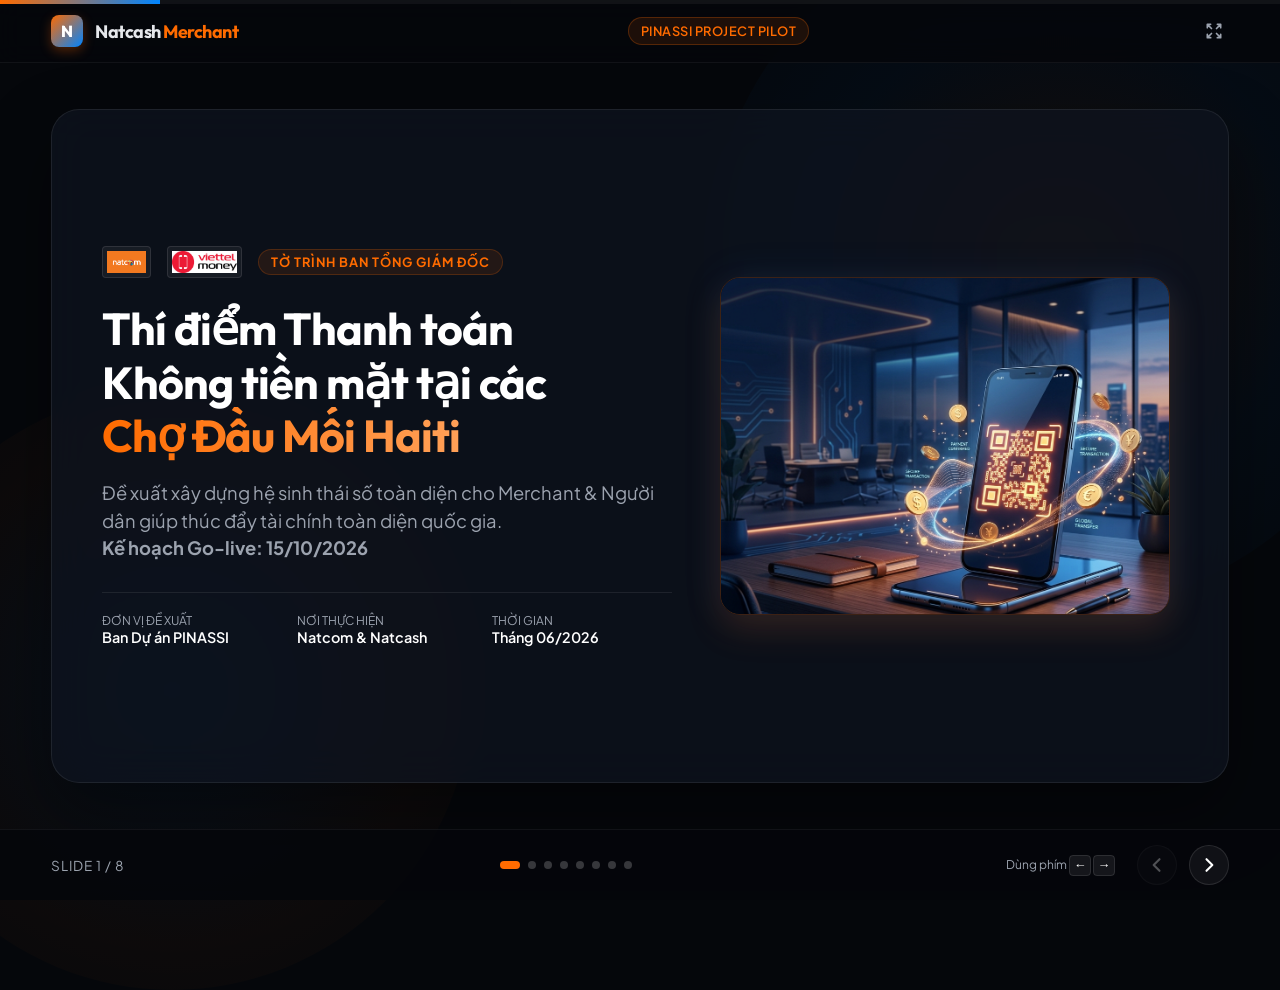
==== output/cashless_pilot_slides.html @ 2709215e "docs: cap nhat thiet ke giao dien Natcash Merchant va dong bo wiki" ====
<!DOCTYPE html>
<html lang="vi">
<head>
    <meta charset="UTF-8">
    <meta name="viewport" content="width=device-width, initial-scale=1.0">
    <title>Proposal: Cashless Pilot Markets in Haiti - Natcash & Natcom</title>
    <link rel="preconnect" href="https://fonts.googleapis.com">
    <link rel="preconnect" href="https://fonts.gstatic.com" crossorigin>
    <link href="https://fonts.googleapis.com/css2?family=Outfit:wght@300;400;500;600;700;800&family=Plus+Jakarta+Sans:wght@300;400;500;600;700;800&display=swap" rel="stylesheet">
    <style>
        :root {
            --bg-primary: #05070B;
            --bg-secondary: #0B0E14;
            --bg-card: rgba(15, 20, 32, 0.7);
            --border-card: rgba(255, 255, 255, 0.08);
            
            --color-primary: #FF6B00; /* Natcash Orange */
            --color-secondary: #0084FF; /* Natcom Blue */
            --color-success: #10B981; /* Mint Green */
            --color-warning: #F59E0B;
            --color-danger: #EF4444;
            
            --text-main: #E5E7EB;
            --text-muted: #9CA3AF;
            --text-bright: #FFFFFF;
            
            --font-title: 'Outfit', sans-serif;
            --font-body: 'Plus Jakarta Sans', sans-serif;
            
            --slide-transition: cubic-bezier(0.4, 0, 0.2, 1);
        }

        * {
            box-sizing: border-box;
            margin: 0;
            padding: 0;
        }

        body {
            background-color: var(--bg-primary);
            color: var(--text-main);
            font-family: var(--font-body);
            overflow: hidden;
            height: 100vh;
            width: 100vw;
            display: flex;
            flex-direction: column;
            justify-content: space-between;
        }

        /* Ambient Background Light */
        .ambient-glow {
            position: absolute;
            width: 700px;
            height: 700px;
            border-radius: 50%;
            background: radial-gradient(circle, rgba(255, 107, 0, 0.07) 0%, rgba(0, 132, 255, 0.04) 50%, rgba(0,0,0,0) 100%);
            top: -10%;
            right: -10%;
            z-index: 0;
            pointer-events: none;
        }

        .ambient-glow-2 {
            position: absolute;
            width: 600px;
            height: 600px;
            border-radius: 50%;
            background: radial-gradient(circle, rgba(0, 132, 255, 0.07) 0%, rgba(255, 107, 0, 0.03) 60%, rgba(0,0,0,0) 100%);
            bottom: -10%;
            left: -10%;
            z-index: 0;
            pointer-events: none;
        }

        /* Presentation Container */
        .presentation {
            position: relative;
            flex-grow: 1;
            display: flex;
            align-items: center;
            justify-content: center;
            width: 100%;
            height: calc(100vh - 120px);
            z-index: 1;
        }

        /* Slides Wrapper */
        .slides-container {
            position: relative;
            width: 92%;
            max-width: 1360px;
            height: 88%;
            perspective: 1500px;
        }

        /* Individual Slide */
        .slide {
            position: absolute;
            top: 0;
            left: 0;
            width: 100%;
            height: 100%;
            opacity: 0;
            visibility: hidden;
            transform: translateZ(-150px) rotateX(8deg);
            transition: opacity 0.8s var(--slide-transition), 
                        transform 0.8s var(--slide-transition), 
                        visibility 0.8s var(--slide-transition);
            display: flex;
            flex-direction: column;
            justify-content: center;
            padding: 35px 50px;
            background: var(--bg-card);
            border: 1px solid var(--border-card);
            border-radius: 28px;
            backdrop-filter: blur(20px);
            box-shadow: 0 30px 70px rgba(0, 0, 0, 0.4);
        }

        .slide.active {
            opacity: 1;
            visibility: visible;
            transform: translateZ(0) rotateX(0deg);
            z-index: 10;
        }

        .slide.prev {
            transform: translateX(-100%) translateZ(-150px) rotateY(-15deg);
            opacity: 0;
            visibility: hidden;
        }

        .slide.next {
            transform: translateX(100%) translateZ(-150px) rotateY(15deg);
            opacity: 0;
            visibility: hidden;
        }

        /* Typography & Layouts */
        h1, h2, h3, h4 {
            font-family: var(--font-title);
            font-weight: 700;
        }

        .slide-header {
            margin-bottom: 20px;
            border-left: 5px solid var(--color-primary);
            padding-left: 18px;
            display: flex;
            justify-content: space-between;
            align-items: flex-end;
        }

        .slide-header h2 {
            font-size: 2rem;
            color: var(--text-bright);
            letter-spacing: -0.5px;
            line-height: 1.2;
        }

        .slide-header .slide-subtitle {
            font-size: 0.9rem;
            color: var(--text-muted);
            margin-top: 3px;
            text-transform: uppercase;
            letter-spacing: 2px;
        }

        .slide-body {
            flex-grow: 1;
            display: flex;
            flex-direction: column;
            justify-content: center;
            font-size: 1.05rem;
            line-height: 1.6;
        }

        /* Header bar of the presentation page */
        .top-bar {
            display: flex;
            justify-content: space-between;
            align-items: center;
            padding: 15px 4%;
            background: rgba(5, 7, 11, 0.85);
            backdrop-filter: blur(12px);
            border-bottom: 1px solid rgba(255, 255, 255, 0.05);
            z-index: 100;
        }

        .logo-container {
            display: flex;
            align-items: center;
            gap: 12px;
        }

        .logo-badge {
            background: linear-gradient(135deg, var(--color-primary) 0%, var(--color-secondary) 100%);
            width: 32px;
            height: 32px;
            border-radius: 8px;
            display: flex;
            align-items: center;
            justify-content: center;
            font-weight: 800;
            color: white;
            font-family: var(--font-title);
            font-size: 16px;
            box-shadow: 0 4px 12px rgba(255, 107, 0, 0.3);
        }

        .logo-text {
            font-family: var(--font-title);
            font-weight: 700;
            font-size: 18px;
            letter-spacing: -0.5px;
        }

        .logo-text span {
            color: var(--color-primary);
        }

        .project-tag {
            background: rgba(255, 107, 0, 0.1);
            border: 1px solid rgba(255, 107, 0, 0.25);
            color: var(--color-primary);
            padding: 5px 12px;
            border-radius: 30px;
            font-size: 0.8rem;
            font-weight: 600;
            letter-spacing: 0.5px;
        }

        /* Footer / Navigation Control Bar */
        .footer-bar {
            display: flex;
            justify-content: space-between;
            align-items: center;
            padding: 15px 4%;
            background: rgba(5, 7, 11, 0.85);
            border-top: 1px solid rgba(255, 255, 255, 0.05);
            z-index: 100;
        }

        .controls {
            display: flex;
            align-items: center;
            gap: 12px;
        }

        .btn-nav {
            background: rgba(255, 255, 255, 0.05);
            border: 1px solid rgba(255, 255, 255, 0.1);
            color: var(--text-bright);
            width: 40px;
            height: 40px;
            border-radius: 50%;
            cursor: pointer;
            display: flex;
            align-items: center;
            justify-content: center;
            transition: all 0.3s ease;
        }

        .btn-nav:hover:not(:disabled) {
            background: var(--color-primary);
            border-color: var(--color-primary);
            transform: translateY(-2px);
            box-shadow: 0 5px 12px rgba(255, 107, 0, 0.4);
        }

        .btn-nav:disabled {
            opacity: 0.3;
            cursor: not-allowed;
        }

        .slide-counter {
            font-size: 0.85rem;
            color: var(--text-muted);
            letter-spacing: 1px;
        }

        .slide-dots {
            display: flex;
            gap: 8px;
        }

        .dot {
            width: 8px;
            height: 8px;
            border-radius: 50%;
            background: rgba(255, 255, 255, 0.2);
            cursor: pointer;
            transition: all 0.3s ease;
        }

        .dot.active {
            background: var(--color-primary);
            width: 20px;
            border-radius: 4px;
        }

        /* Specific Slide Styling */
        /* Slide 1: Title Slide (2 columns) */
        .title-slide-layout {
            display: grid;
            grid-template-columns: 1.1fr 0.9fr;
            gap: 40px;
            align-items: center;
            width: 100%;
        }

        .title-left {
            display: flex;
            flex-direction: column;
            justify-content: center;
        }

        .sponsor-logos {
            display: flex;
            align-items: center;
            gap: 16px;
            margin-bottom: 24px;
        }

        .logo-img {
            height: 32px;
            object-fit: contain;
            border-radius: 4px;
            background: rgba(255,255,255,0.05);
            padding: 4px;
            border: 1px solid rgba(255,255,255,0.1);
        }

        .title-left h1 {
            font-size: 2.8rem;
            line-height: 1.2;
            color: var(--text-bright);
            margin-bottom: 16px;
            letter-spacing: -1px;
        }

        .title-left h1 span {
            background: linear-gradient(to right, var(--color-primary), #FFA057);
            -webkit-background-clip: text;
            -webkit-text-fill-color: transparent;
        }

        .title-left p.subtitle {
            font-size: 1.15rem;
            color: var(--text-muted);
            margin-bottom: 30px;
            line-height: 1.5;
        }

        .title-right {
            position: relative;
            display: flex;
            justify-content: center;
            align-items: center;
        }

        .cover-image-container {
            position: relative;
            width: 100%;
            max-width: 450px;
            aspect-ratio: 4/3;
            border-radius: 20px;
            overflow: hidden;
            border: 1px solid rgba(255, 107, 0, 0.2);
            box-shadow: 0 15px 35px rgba(255, 107, 0, 0.15), 0 0 40px rgba(0, 132, 255, 0.1);
        }

        .cover-image {
            width: 100%;
            height: 100%;
            object-fit: cover;
        }

        /* Grid layouts for content slides */
        .grid-2x2 {
            display: grid;
            grid-template-columns: repeat(2, 1fr);
            gap: 20px;
        }

        .grid-3col {
            display: grid;
            grid-template-columns: repeat(3, 1fr);
            gap: 20px;
        }

        .card-custom {
            background: rgba(255, 255, 255, 0.025);
            border: 1px solid rgba(255, 255, 255, 0.05);
            border-radius: 18px;
            padding: 20px;
            transition: all 0.3s ease;
            position: relative;
            overflow: hidden;
        }

        .card-custom:hover {
            background: rgba(255, 255, 255, 0.04);
            border-color: rgba(255, 107, 0, 0.25);
            transform: translateY(-4px);
            box-shadow: 0 12px 30px rgba(0,0,0,0.2);
        }

        .card-custom.highlight {
            border-color: rgba(0, 132, 255, 0.35);
            background: rgba(0, 132, 255, 0.02);
        }

        .card-custom.highlight-orange {
            border-color: rgba(255, 107, 0, 0.35);
            background: rgba(255, 107, 0, 0.02);
        }

        .card-title {
            font-size: 1.15rem;
            font-weight: 600;
            color: var(--text-bright);
            margin-bottom: 10px;
            display: flex;
            align-items: center;
            gap: 10px;
        }

        .card-title svg {
            color: var(--color-primary);
            flex-shrink: 0;
        }

        .card-title.blue-svg svg {
            color: var(--color-secondary);
        }

        .card-desc {
            font-size: 0.9rem;
            color: var(--text-muted);
            line-height: 1.5;
        }

        .badge-number {
            background: rgba(255, 107, 0, 0.15);
            color: var(--color-primary);
            width: 26px;
            height: 26px;
            border-radius: 50%;
            display: inline-flex;
            align-items: center;
            justify-content: center;
            font-weight: bold;
            font-size: 0.85rem;
            flex-shrink: 0;
        }

        .badge-number.blue {
            background: rgba(0, 132, 255, 0.15);
            color: var(--color-secondary);
        }

        /* Timeline style */
        .timeline-container {
            display: flex;
            flex-direction: column;
            gap: 15px;
            position: relative;
            padding-left: 20px;
        }

        .timeline-container::before {
            content: '';
            position: absolute;
            top: 10px;
            bottom: 10px;
            left: 5px;
            width: 2px;
            background: rgba(255, 255, 255, 0.1);
        }

        .timeline-item {
            position: relative;
        }

        .timeline-dot {
            position: absolute;
            left: -20px;
            top: 8px;
            width: 12px;
            height: 12px;
            border-radius: 50%;
            background: var(--color-primary);
            box-shadow: 0 0 10px var(--color-primary);
        }

        .timeline-dot.blue {
            background: var(--color-secondary);
            box-shadow: 0 0 10px var(--color-secondary);
        }

        .timeline-content {
            background: rgba(255, 255, 255, 0.02);
            border: 1px solid rgba(255, 255, 255, 0.05);
            padding: 12px 18px;
            border-radius: 12px;
            display: flex;
            justify-content: space-between;
            align-items: center;
        }

        .timeline-time {
            font-size: 0.8rem;
            font-weight: bold;
            color: var(--color-primary);
            text-transform: uppercase;
        }

        .timeline-title {
            font-weight: 600;
            color: var(--text-bright);
            margin: 2px 0;
            font-size: 0.95rem;
        }

        /* Info Alert Box */
        .alert-box {
            background: rgba(239, 68, 68, 0.08);
            border: 1px solid rgba(239, 68, 68, 0.2);
            color: #FFA5A5;
            border-radius: 12px;
            padding: 14px;
            display: flex;
            gap: 12px;
            align-items: flex-start;
            margin-top: 12px;
            font-size: 0.9rem;
        }

        .alert-box svg {
            flex-shrink: 0;
            margin-top: 2px;
        }

        .alert-box.warning {
            background: rgba(245, 158, 11, 0.08);
            border: 1px solid rgba(245, 158, 11, 0.2);
            color: #FFE0A3;
        }

        /* Large statistics */
        .kpi-container {
            display: flex;
            justify-content: space-around;
            align-items: center;
            background: rgba(255, 107, 0, 0.03);
            border: 1px solid rgba(255, 107, 0, 0.1);
            border-radius: 20px;
            padding: 20px;
            margin-bottom: 20px;
        }

        .kpi-card {
            text-align: center;
        }

        .kpi-num {
            font-family: var(--font-title);
            font-size: 3rem;
            font-weight: 800;
            line-height: 1;
            color: var(--color-primary);
            margin-bottom: 6px;
            background: linear-gradient(to bottom, #FFF, var(--color-primary));
            -webkit-background-clip: text;
            -webkit-text-fill-color: transparent;
        }

        .kpi-num.blue {
            color: var(--color-secondary);
            background: linear-gradient(to bottom, #FFF, var(--color-secondary));
            -webkit-background-clip: text;
            -webkit-text-fill-color: transparent;
        }

        .kpi-label {
            font-size: 0.85rem;
            color: var(--text-muted);
            text-transform: uppercase;
            letter-spacing: 1px;
            font-weight: 500;
        }

        /* Map graphic container in Slide 3 */
        .map-section {
            display: grid;
            grid-template-columns: 1.1fr 0.9fr;
            gap: 30px;
            align-items: center;
            height: 100%;
        }

        .map-wrapper {
            position: relative;
            width: 100%;
            height: 100%;
            min-height: 330px;
            border-radius: 20px;
            border: 1px solid rgba(255, 255, 255, 0.08);
            background: rgba(10, 12, 18, 0.6);
            overflow: hidden;
            display: flex;
            align-items: center;
            justify-content: center;
        }

        .map-image {
            width: 100%;
            height: 100%;
            object-fit: contain;
            opacity: 0.95;
        }

        /* Neon Map Point Overlays (positioned correctly on the Haiti map image) */
        .map-pin {
            position: absolute;
            transform: translate(-50%, -50%);
            display: flex;
            flex-direction: column;
            align-items: center;
            cursor: pointer;
            z-index: 20;
        }

        .pin-glow {
            width: 12px;
            height: 12px;
            border-radius: 50%;
            background: var(--color-primary);
            box-shadow: 0 0 15px var(--color-primary);
            position: relative;
        }

        .pin-glow.blue {
            background: var(--color-secondary);
            box-shadow: 0 0 15px var(--color-secondary);
        }

        .pin-glow::after {
            content: '';
            position: absolute;
            top: -8px;
            left: -8px;
            width: 28px;
            height: 28px;
            border: 2px solid var(--color-primary);
            border-radius: 50%;
            animation: pulse-ring 1.5s infinite ease-out;
            opacity: 0;
            transform: translate(-8px, -8px);
        }

        .pin-glow.blue::after {
            border-color: var(--color-secondary);
        }

        .pin-label {
            background: rgba(15, 20, 32, 0.85);
            border: 1px solid rgba(255,255,255,0.1);
            color: var(--text-bright);
            padding: 3px 8px;
            border-radius: 6px;
            font-size: 0.75rem;
            font-weight: 600;
            margin-top: 6px;
            white-space: nowrap;
            box-shadow: 0 4px 10px rgba(0,0,0,0.3);
        }

        /* Keyboard instructions */
        .kbd-hint {
            background: rgba(255,255,255,0.07);
            border: 1px solid rgba(255,255,255,0.1);
            border-radius: 4px;
            padding: 2px 6px;
            font-family: monospace;
            font-size: 0.8rem;
            color: var(--text-bright);
        }

        /* Action Buttons */
        .btn-fullscreen {
            background: none;
            border: none;
            color: var(--text-muted);
            cursor: pointer;
            padding: 5px;
            display: flex;
            align-items: center;
            justify-content: center;
            transition: color 0.3s;
        }

        .btn-fullscreen:hover {
            color: var(--text-bright);
        }

        /* Quick progress bar */
        .progress-bar-container {
            position: absolute;
            top: 0;
            left: 0;
            width: 100%;
            height: 4px;
            background: rgba(255,255,255,0.05);
            z-index: 200;
        }

        .progress-bar-fill {
            height: 100%;
            width: 0%;
            background: linear-gradient(to right, var(--color-primary), var(--color-secondary));
            transition: width 0.3s ease;
        }

        /* Inline hardware soundbox photo */
        .soundbox-photo-container {
            width: 100%;
            height: 120px;
            border-radius: 12px;
            overflow: hidden;
            border: 1px solid rgba(255,255,255,0.08);
            margin-top: 15px;
        }

        .soundbox-photo {
            width: 100%;
            height: 100%;
            object-fit: cover;
            transition: transform 0.5s;
        }
        .soundbox-photo:hover {
            transform: scale(1.08);
        }

    </style>
</head>
<body>

    <!-- Ambient Glow effects -->
    <div class="ambient-glow"></div>
    <div class="ambient-glow-2"></div>

    <!-- Progress Bar -->
    <div class="progress-bar-container">
        <div class="progress-bar-fill" id="progressBar"></div>
    </div>

    <!-- Top Bar -->
    <header class="top-bar">
        <div class="logo-container">
            <div class="logo-badge">N</div>
            <div class="logo-text">Natcash <span>Merchant</span></div>
        </div>
        <div class="project-tag">PINASSI PROJECT PILOT</div>
        <button class="btn-fullscreen" id="btnFullscreen" title="Toàn màn hình">
            <svg xmlns="http://www.w3.org/2000/svg" width="20" height="20" fill="none" viewBox="0 0 24 24" stroke="currentColor" stroke-width="2">
                <path stroke-linecap="round" stroke-linejoin="round" d="M4 8V4m0 0h4M4 4l5 5m11-1V4m0 0h-4m4 0l-5 5M4 16v4m0 0h4m-4 0l5-5m11 5v-4m0 4h-4m4 0l-5-5" />
            </svg>
        </button>
    </header>

    <!-- Main Presentation -->
    <main class="presentation">
        <div class="slides-container">

            <!-- SLIDE 1: TITLE (2 Columns layout, balanced & image-enhanced) -->
            <section class="slide active" id="slide-1">
                <div class="title-slide-layout">
                    <!-- Left: content -->
                    <div class="title-left">
                        <div class="sponsor-logos">
                            <img src="./natcom logo.png" alt="Natcom Logo" class="logo-img" onerror="this.style.display='none'">
                            <img src="./vds logo.jpg" alt="VDS Logo" class="logo-img" onerror="this.style.display='none'">
                            <div style="background:rgba(255, 107, 0, 0.1); border:1px solid rgba(255, 107, 0, 0.2); color:var(--color-primary); padding:4px 12px; border-radius:30px; font-size:0.8rem; font-weight:700; text-transform: uppercase; letter-spacing: 1px;">
                                Tờ trình Ban Tổng Giám đốc
                            </div>
                        </div>
                        
                        <h1>Thí điểm Thanh toán<br>Không tiền mặt tại các<br><span>Chợ Đầu Mối Haiti</span></h1>
                        
                        <p class="subtitle">Đề xuất xây dựng hệ sinh thái số toàn diện cho Merchant & Người dân giúp thúc đẩy tài chính toàn diện quốc gia.<br><strong>Kế hoạch Go-live: 15/10/2026</strong></p>
                        
                        <div class="meta-grid" style="display: grid; grid-template-columns: repeat(3, 1fr); gap: 15px; border-top: 1px solid rgba(255, 255, 255, 0.08); padding-top: 20px;">
                            <div class="meta-item">
                                <div class="meta-label" style="font-size:0.75rem; color:var(--text-muted); text-transform:uppercase;">Đơn vị đề xuất</div>
                                <div class="meta-value" style="font-weight:600; font-size:0.9rem; color:var(--text-bright);">Ban Dự án PINASSI</div>
                            </div>
                            <div class="meta-item">
                                <div class="meta-label" style="font-size:0.75rem; color:var(--text-muted); text-transform:uppercase;">Nơi thực hiện</div>
                                <div class="meta-value" style="font-weight:600; font-size:0.9rem; color:var(--text-bright);">Natcom & Natcash</div>
                            </div>
                            <div class="meta-item">
                                <div class="meta-label" style="font-size:0.75rem; color:var(--text-muted); text-transform:uppercase;">Thời gian</div>
                                <div class="meta-value" style="font-weight:600; font-size:0.9rem; color:var(--text-bright);">Tháng 06/2026</div>
                            </div>
                        </div>
                    </div>
                    
                    <!-- Right: Cover image -->
                    <div class="title-right">
                        <div class="cover-image-container">
                            <img src="./cashless_cover_1781452353526.png" alt="Fintech illustration" class="cover-image">
                        </div>
                    </div>
                </div>
            </section>

            <!-- SLIDE 2: CONTEXT & CHALLENGE -->
            <section class="slide" id="slide-2">
                <div class="slide-header">
                    <h2>Bối cảnh thực tế & Thách thức triển khai</h2>
                    <div class="slide-subtitle">Bối cảnh Haiti & Dự án PINASSI</div>
                </div>
                <div class="slide-body">
                    <div class="grid-2x2">
                        <div class="card-custom highlight-orange">
                            <div class="card-title">
                                <svg xmlns="http://www.w3.org/2000/svg" width="22" height="22" fill="none" viewBox="0 0 24 24" stroke="currentColor" stroke-width="2">
                                    <path stroke-linecap="round" stroke-linejoin="round" d="M12 9v2m0 4h.01m-6.938 4h13.856c1.54 0 2.502-1.667 1.732-3L13.732 4c-.77-1.333-2.694-1.333-3.464 0L3.34 16c-.77 1.333.192 3 1.732 3z" />
                                </svg>
                                Bất ổn An ninh Nghiêm trọng
                            </div>
                            <div class="card-desc">
                                Băng đảng vũ trang hiện kiểm soát khoảng <strong>85 - 90% khu vực đô thị Port-au-Prince</strong>. Các hoạt động kinh doanh trực tiếp ngoài đường phố chịu rủi ro rất lớn về cướp giật, cưỡng đoạt tài sản.
                            </div>
                        </div>
                        
                        <div class="card-custom">
                            <div class="card-title">
                                <svg xmlns="http://www.w3.org/2000/svg" width="22" height="22" fill="none" viewBox="0 0 24 24" stroke="currentColor" stroke-width="2">
                                    <path stroke-linecap="round" stroke-linejoin="round" d="M17 9V7a2 2 0 00-2-2H5a2 2 0 00-2 2v6a2 2 0 002 2h2m2 4h10a2 2 0 002-2v-6a2 2 0 00-2-2H9a2 2 0 00-2 2v6a2 2 0 002 2zm7-5a2 2 0 11-4 0 2 2 0 014 0z" />
                                </svg>
                                Thói quen dùng Tiền mặt
                            </div>
                            <div class="card-desc">
                                Hơn <strong>90% giao dịch</strong> tại các chợ truyền thống vẫn sử dụng tiền mặt (Gourde hoặc USD). Việc thuyết phục tiểu thương đổi thói quen đòi hỏi giải pháp cực kỳ tiện lợi, an toàn và dễ dùng.
                            </div>
                        </div>

                        <div class="card-custom">
                            <div class="card-title">
                                <svg xmlns="http://www.w3.org/2000/svg" width="22" height="22" fill="none" viewBox="0 0 24 24" stroke="currentColor" stroke-width="2">
                                    <path stroke-linecap="round" stroke-linejoin="round" d="M9 12l2 2 4-4m5.618-4.016A11.955 11.955 0 0112 2.944a11.955 11.955 0 01-8.618 3.04A12.02 12.02 0 003 9c0 5.591 3.824 10.29 9 11.622 5.176-1.332 9-6.03 9-11.622 0-1.042-.133-2.052-.382-3.016z" />
                                </svg>
                                Rủi ro an ninh khi dùng smartphone
                            </div>
                            <div class="card-desc">
                                Việc tiểu thương rút điện thoại thông minh ra xem thông báo nhận tiền tại quầy chợ là miếng mồi ngon cho nạn cướp giật. Rất nhiều tiểu thương e ngại dùng app vì lý do an ninh sinh tồn này.
                            </div>
                        </div>

                        <div class="card-custom highlight">
                            <div class="card-title blue-svg">
                                <svg xmlns="http://www.w3.org/2000/svg" width="22" height="22" fill="none" viewBox="0 0 24 24" stroke="currentColor" stroke-width="2">
                                    <path stroke-linecap="round" stroke-linejoin="round" d="M13 10V3L4 14h7v7l9-11h-7z" />
                                </svg>
                                Cơ hội cốt lõi từ PINASSI & Natcom
                            </div>
                            <div class="card-desc">
                                Dự án PINASSI (Trung gian thanh toán quốc gia) do BRH bảo trợ, kết hợp hạ tầng di động 4G phủ rộng của Natcom và ví Natcash, mang lại lợi thế độc quyền để tạo bước ngoặt lớn về cashless.
                            </div>
                        </div>
                    </div>
                </div>
            </section>

            <!-- SLIDE 3: STRATEGIC LOCATIONS (Enhanced with generated Haiti map) -->
            <section class="slide" id="slide-3">
                <div class="slide-header">
                    <h2>Lựa chọn 3 Địa bàn Thí điểm Chiến lược</h2>
                    <div class="slide-subtitle">Nơi triển khai ổn định & An toàn</div>
                </div>
                <div class="slide-body">
                    <div class="map-section">
                        <div style="display: flex; flex-direction: column; gap: 14px;">
                            <div class="card-custom" style="display: flex; align-items: center; gap: 15px; padding: 15px;">
                                <div class="badge-number">1</div>
                                <div>
                                    <h4 style="color:var(--text-bright); font-size:1.05rem; margin-bottom:2px;">Chợ Pétion-Ville (Thủ đô Port-au-Prince)</h4>
                                    <p class="card-desc" style="font-size:0.85rem;">Khu vực tương đối an toàn hơn của thủ đô. Mật độ giao thương trung-cao cấp, đã được Thống đốc BRH định vị là địa bàn mục tiêu.</p>
                                </div>
                            </div>
                            
                            <div class="card-custom" style="display: flex; align-items: center; gap: 15px; padding: 15px;">
                                <div class="badge-number">2</div>
                                <div>
                                    <h4 style="color:var(--text-bright); font-size:1.05rem; margin-bottom:2px;">Chợ Cap-Haïtien (Miền Bắc)</h4>
                                    <p class="card-desc" style="font-size:0.85rem;">Khu vực có an ninh cực kỳ ổn định, là trung tâm kinh tế phía Bắc, đầu mối giao thông thuận lợi và hạ tầng di động tốt.</p>
                                </div>
                            </div>
                            
                            <div class="card-custom" style="display: flex; align-items: center; gap: 15px; padding: 15px;">
                                <div class="badge-number">3</div>
                                <div>
                                    <h4 style="color:var(--text-bright); font-size:1.05rem; margin-bottom:2px;">Chợ Les Cayes (Miền Nam)</h4>
                                    <p class="card-desc" style="font-size:0.85rem;">Thành phố trọng điểm miền Nam. Độ phủ và kênh đại lý Natcash mạnh mẽ, ít chịu ảnh hưởng từ bạo động đô thị.</p>
                                </div>
                            </div>
                        </div>

                        <!-- Map graphic container with generated image and CSS tags -->
                        <div class="map-wrapper">
                            <img src="./haiti_map_1781452365793.png" alt="Haiti Map" class="map-image">
                            
                            <!-- Cap-Haitien pin overlay -->
                            <div class="map-pin" style="top: 22%; left: 56%;">
                                <div class="pin-glow"></div>
                                <div class="pin-label">Cap-Haïtien (North)</div>
                            </div>

                            <!-- Petion-Ville pin overlay -->
                            <div class="map-pin" style="top: 68%; left: 42%;">
                                <div class="pin-glow blue"></div>
                                <div class="pin-label">Pétion-Ville (Capital)</div>
                            </div>

                            <!-- Les Cayes pin overlay -->
                            <div class="map-pin" style="top: 80%; left: 24%;">
                                <div class="pin-glow"></div>
                                <div class="pin-label">Les Cayes (South)</div>
                            </div>
                        </div>
                    </div>
                </div>
            </section>

            <!-- SLIDE 4: TECHNICAL & HARDWARE SOLUTIONS (Enhanced with Soundbox Photo) -->
            <section class="slide" id="slide-4">
                <div class="slide-header">
                    <h2>Giải pháp Công nghệ & Thiết bị phần cứng</h2>
                    <div class="slide-subtitle">Tối ưu an ninh & Đơn giản hóa sử dụng</div>
                </div>
                <div class="slide-body">
                    <div class="grid-3col">
                        <div class="card-custom" style="display: flex; flex-direction: column; justify-content: space-between;">
                            <div>
                                <div class="card-title">
                                    <svg xmlns="http://www.w3.org/2000/svg" width="22" height="22" fill="none" viewBox="0 0 24 24" stroke="currentColor" stroke-width="2">
                                        <path stroke-linecap="round" stroke-linejoin="round" d="M12 4v1m6 11h2m-6 0h-2v4m0-11v3m0 0h.01M12 12h4.01M16 20h4M4 12h4m12 0h.01M5 8h2a1 1 0 001-1V5a1 1 0 00-1-1H5a1 1 0 00-1 1v2a1 1 0 001 1zm12 0h2a1 1 0 001-1V5a1 1 0 00-1-1h-2a1 1 0 00-1 1v2a1 1 0 001 1zM5 20h2a1 1 0 001-1v-2a1 1 0 00-1-1H5a1 1 0 00-1 1v2a1 1 0 001 1z" />
                                    </svg>
                                    Mã QR tĩnh EMVCo
                                </div>
                                <p class="card-desc" style="margin-top: 5px;">
                                    In decal chống nước, dán trực tiếp tại quầy của tiểu thương.
                                </p>
                                <ul style="margin: 10px 0 0 16px; color: var(--text-muted); font-size: 0.85rem;">
                                    <li>Tiết kiệm chi phí đầu tư POS</li>
                                    <li>Khách hàng tự quét & nhập tiền</li>
                                    <li>Phù hợp với tiểu thương siêu nhỏ</li>
                                </ul>
                            </div>
                            <div style="background: rgba(255,107,0,0.1); color: var(--color-primary); font-size: 0.8rem; font-weight: bold; text-align: center; padding: 6px; border-radius: 8px; margin-top: 15px;">
                                CHI PHÍ TIẾT KIỆM
                            </div>
                        </div>

                        <div class="card-custom highlight-orange" style="display: flex; flex-direction: column; justify-content: space-between;">
                            <div>
                                <div class="card-title" style="color: var(--color-primary);">
                                    <svg xmlns="http://www.w3.org/2000/svg" width="22" height="22" fill="none" viewBox="0 0 24 24" stroke="currentColor" stroke-width="2">
                                        <path stroke-linecap="round" stroke-linejoin="round" d="M15.536 8.464a5 5 0 010 7.072m2.828-9.9a9 9 0 010 12.728M5.586 15H4a1 1 0 01-1-1v-4a1 1 0 011-1h1.586l4.707-4.707C10.923 3.663 12 4.109 12 5v14c0 .891-1.077 1.337-1.707.707L5.586 15z" />
                                    </svg>
                                    Loa Soundbox 4G/Wifi
                                </div>
                                <p class="card-desc" style="margin-top: 5px;">
                                    Thiết bị loa báo nhận tiền tức thì (<2s), giọng đọc Creole/Pháp to rõ (>=80dB).
                                </p>
                                
                                <div class="soundbox-photo-container">
                                    <img src="./soundbox_final.jpg" alt="Natcash Soundbox" class="soundbox-photo">
                                </div>
                            </div>
                            <div style="background: rgba(255, 107, 0, 0.2); color: var(--color-primary); font-size: 0.8rem; font-weight: bold; text-align: center; padding: 6px; border-radius: 8px; margin-top: 10px;">
                                AN NINH SINH TỒN
                            </div>
                        </div>

                        <div class="card-custom" style="display: flex; flex-direction: column; justify-content: space-between;">
                            <div>
                                <div class="card-title">
                                    <svg xmlns="http://www.w3.org/2000/svg" width="22" height="22" fill="none" viewBox="0 0 24 24" stroke="currentColor" stroke-width="2">
                                        <path stroke-linecap="round" stroke-linejoin="round" d="M18.364 5.636l-3.536 3.536m0 5.656l3.536 3.536M9.172 9.172L5.636 5.636m3.536 9.192l-3.536 3.536M21 12a9 9 0 11-18 0 9 9 0 0118 0zm-5 0a4 4 0 11-8 0 4 4 0 018 0z" />
                                    </svg>
                                    Công nghệ Offline-First
                                </div>
                                <p class="card-desc" style="margin-top: 5px;">
                                    Bảo đảm vận hành thông suốt ngay cả khi kết nối mạng viễn thông chập chờn.
                                </p>
                                <ul style="margin: 10px 0 0 16px; color: var(--text-muted); font-size: 0.85rem;">
                                    <li>Mã hóa bảo mật qua OTP/Token</li>
                                    <li>Giao dịch lưu ngoại tuyến tạm thời</li>
                                    <li>Tự quyết toán khi có mạng trở lại</li>
                                </ul>
                            </div>
                            <div style="background: rgba(0, 132, 255, 0.1); color: var(--color-secondary); font-size: 0.8rem; font-weight: bold; text-align: center; padding: 6px; border-radius: 8px; margin-top: 15px;">
                                HOẠT ĐỘNG LIÊN TỤC
                            </div>
                        </div>
                    </div>
                </div>
            </section>

            <!-- SLIDE 5: ONBOARDING & FIELD SUPPORT -->
            <section class="slide" id="slide-5">
                <div class="slide-header">
                    <h2>Quy trình Onboarding & Hỗ trợ Thực địa (Hybrid eKYC)</h2>
                    <div class="slide-subtitle">Đơn giản hóa cho tiểu thương & Tiếp cận trực tiếp</div>
                </div>
                <div class="slide-body">
                    <div style="display: grid; grid-template-columns: 1.1fr 0.9fr; gap: 30px;">
                        <div style="display: flex; flex-direction: column; gap: 16px;">
                            <div class="card-custom highlight" style="padding: 20px;">
                                <div class="card-title" style="margin-bottom: 8px;">
                                    <span class="badge-number blue">A</span>
                                    eKYC Tự động (Self-eKYC) trên App
                                </div>
                                <p class="card-desc" style="padding-left: 36px;">
                                    Tiểu thương tự chụp ảnh thẻ Căn cước Quốc gia (CIN) và chụp ảnh selfie để xác thực thực thể sống (Liveness Detection). Hệ thống AI tự động xử lý và phê duyệt tài khoản merchant chỉ trong 5 phút.
                                </p>
                            </div>

                            <div class="card-custom" style="padding: 20px;">
                                <div class="card-title" style="margin-bottom: 8px;">
                                    <span class="badge-number blue">B</span>
                                    Giám sát & Phê duyệt tập trung từ xa
                                </div>
                                <p class="card-desc" style="padding-left: 36px;">
                                    Đội ngũ back-office (BA/CSKH) phê duyệt hồ sơ và cấu hình, giám sát hoạt động của thiết bị Soundbox từ xa thông qua hệ thống Portal, giảm thiểu công việc giấy tờ cho nhân viên thị trường.
                                </p>
                            </div>
                        </div>

                        <div class="card-custom highlight-orange" style="display: flex; flex-direction: column; justify-content: center; padding: 25px;">
                            <div class="card-title" style="color: var(--color-primary); font-size: 1.25rem; margin-bottom: 12px;">
                                <svg xmlns="http://www.w3.org/2000/svg" width="24" height="24" fill="none" viewBox="0 0 24 24" stroke="currentColor" stroke-width="2">
                                    <path stroke-linecap="round" stroke-linejoin="round" d="M17 20h5v-2a3 3 0 00-5.356-1.857M17 20H7m10 0v-2c0-.656-.126-1.283-.356-1.857M7 20H2v-2a3 3 0 015.356-1.857M7 20v-2c0-.656.126-1.283.356-1.857m0 0a5.002 5.002 0 019.288 0M15 7a3 3 0 11-6 0 3 3 0 016 0zm6 3a2 2 0 11-4 0 2 2 0 014 0zM7 10a2 2 0 11-4 0 2 2 0 014 0z" />
                                </svg>
                                Lực lượng D2D & Salesman thực địa
                            </div>
                            <p class="card-desc" style="font-size: 0.95rem; margin-bottom: 12px;">
                                Tận dụng mạng lưới nhân sự sẵn có của các chi nhánh Natcom/Natcash để tiếp cận trực tiếp tiểu thương tại chợ:
                            </p>
                            <ul style="margin-left: 18px; color: var(--text-muted); display: flex; flex-direction: column; gap: 6px; font-size: 0.85rem;">
                                <li>Hỗ trợ đăng ký và xác minh thực tế tại quầy</li>
                                <li>Trực tiếp bàn giao, lắp đặt loa Soundbox và dán QR</li>
                                <li>Hướng dẫn tiểu thương và người mua thực hiện giao dịch thử nghiệm</li>
                                <li>Đồng hành chăm sóc, xử lý sự cố thiết bị tại chợ hàng tuần</li>
                            </ul>
                        </div>
                    </div>
                </div>
            </section>

            <!-- SLIDE 6: INCENTIVE FRAMEWORK -->
            <section class="slide" id="slide-6">
                <div class="slide-header">
                    <h2>Cơ chế Kích cầu thúc đẩy Thanh toán số (Incentives)</h2>
                    <div class="slide-subtitle">Tạo động lực chuyển dịch thói quen</div>
                </div>
                <div class="slide-body">
                    <div class="grid-2x2">
                        <div class="card-custom highlight-orange">
                            <div class="card-title" style="color: var(--color-primary); font-size: 1.2rem;">
                                <svg xmlns="http://www.w3.org/2000/svg" width="22" height="22" fill="none" viewBox="0 0 24 24" stroke="currentColor" stroke-width="2">
                                    <path stroke-linecap="round" stroke-linejoin="round" d="M12 8c-1.657 0-3 .895-3 2s1.343 2 3 2 3 .895 3 2-1.343 2-3 2m0-8c1.11 0 2.08.402 2.599 1M12 8V7m0 1v8m0 0v1m0-1c-1.11 0-2.08-.402-2.599-1M21 12a9 9 0 11-18 0 9 9 0 0118 0z" />
                                </svg>
                                Trợ giá Thiết bị cho Tiểu thương (Merchant)
                            </div>
                            <div class="card-desc" style="margin-top: 8px; font-size: 0.9rem;">
                                <ul style="margin-left: 16px; display: flex; flex-direction: column; gap: 6px;">
                                    <li><strong>Miễn cọc:</strong> Không thu tiền đặt cọc loa Soundbox trong 3 tháng đầu thí điểm để hạ thấp rào cản tham gia.</li>
                                    <li><strong>Giá thuê siêu rẻ:</strong> Sau thời gian trải nghiệm, cho thuê với mức phí tượng trưng chỉ <strong>$1/tháng</strong>.</li>
                                </ul>
                            </div>
                        </div>

                        <div class="card-custom highlight">
                            <div class="card-title blue-svg" style="font-size: 1.2rem;">
                                <svg xmlns="http://www.w3.org/2000/svg" width="22" height="22" fill="none" viewBox="0 0 24 24" stroke="currentColor" stroke-width="2">
                                    <path stroke-linecap="round" stroke-linejoin="round" d="M16 8v8m-4-5v5m-4-2v2m-2 4h12a2 2 0 002-2V6a2 2 0 00-2-2H6a2 2 0 00-2 2v12a2 2 0 002 2z" />
                                </svg>
                                Khuyến khích Viễn thông (Data di động)
                            </div>
                            <div class="card-desc" style="margin-top: 8px; font-size: 0.9rem;">
                                <ul style="margin-left: 16px; display: flex; flex-direction: column; gap: 6px;">
                                    <li><strong>Data 4G miễn phí:</strong> Tặng gói cước data tốc độ cao hàng tháng của Natcom.</li>
                                    <li><strong>Điều kiện:</strong> Áp dụng cho các tiểu thương duy trì hoạt động tốt và đạt mốc số lượng/doanh số giao dịch không dùng tiền mặt.</li>
                                </ul>
                            </div>
                        </div>

                        <div class="card-custom" style="grid-column: span 2; background: rgba(16, 185, 129, 0.03); border-color: rgba(16, 185, 129, 0.2);">
                            <div class="card-title" style="color: var(--color-success); font-size: 1.2rem;">
                                <svg xmlns="http://www.w3.org/2000/svg" width="22" height="22" fill="none" viewBox="0 0 24 24" stroke="currentColor" stroke-width="2">
                                    <path stroke-linecap="round" stroke-linejoin="round" d="M9 11l3-3m0 0l3 3m-3-3v8m0-13a9 9 0 110 18 9 9 0 010-18z" />
                                </svg>
                                Cashback cho Người mua (Buyer) - Động lực cốt lõi
                            </div>
                            <div class="card-desc" style="margin-top: 6px; font-size: 0.9rem;">
                                Hoàn tiền từ <strong>1% - 2% giá trị hóa đơn</strong> trực tiếp vào ví điện tử của người mua khi quét mã QR thanh toán tại các quầy thí điểm trong tháng đầu tiên. Ngân sách kích cầu sẽ do Natcom và Ngân hàng Trung ương (BRH) cùng đồng tài trợ nhằm thúc đẩy tài chính toàn diện quốc gia.
                            </div>
                        </div>
                    </div>
                </div>
            </section>

            <!-- SLIDE 7: RISK MANAGEMENT & FALLBACK -->
            <section class="slide" id="slide-7">
                <div class="slide-header">
                    <h2>Quản trị rủi ro & Phương án Dự phòng (Contingency Fallback)</h2>
                    <div class="slide-subtitle">Đảm bảo dự án Go-live đúng hẹn</div>
                </div>
                <div class="slide-body">
                    <div style="display: grid; grid-template-columns: 1.15fr 0.85fr; gap: 24px;">
                        <div style="display: flex; flex-direction: column; gap: 16px;">
                            <div class="card-custom highlight-orange" style="padding: 18px;">
                                <h4 style="color: var(--text-bright); font-size: 1.05rem; margin-bottom: 6px; display: flex; align-items: center; gap: 8px;">
                                    <span class="badge-number">!</span> Rủi ro chậm tiến độ Switch liên ngân hàng của BRH
                                </h4>
                                <p class="card-desc" style="font-size: 0.85rem;">
                                    Hệ thống Switch thanh toán của BRH (do đối tác ACI phát triển) có thể không kịp go-live vào mốc 30/06/2026 do thủ tục kỹ thuật phức tạp.
                                </p>
                                <div style="background: rgba(255, 107, 0, 0.08); border-left: 3px solid var(--color-primary); padding: 8px; margin-top: 8px; border-radius: 4px; font-size: 0.85rem; color: var(--text-bright);">
                                    <strong>Giải pháp Fallback (Closed-loop):</strong> PINASSI sẽ kích hoạt chế độ thanh toán khép kín nội bộ. Người mua sử dụng ví Natcash thanh toán trực tiếp sang ví Natcash Merchant của tiểu thương. Đảm bảo tiến độ thí điểm đúng ngày <strong>15/10/2026</strong>.
                                </div>
                            </div>
                            
                            <div class="card-custom" style="padding: 18px;">
                                <h4 style="color: var(--text-bright); font-size: 1.05rem; margin-bottom: 6px; display: flex; align-items: center; gap: 8px;">
                                    <span class="badge-number blue">!</span> Rủi ro hư hỏng, mất cắp thiết bị tại chợ
                                </h4>
                                <p class="card-desc" style="font-size: 0.85rem;">
                                    Môi trường chợ đầu mối khắc nghiệt và tình hình an ninh phức tạp có thể gây hư hại, mất mát thiết bị Soundbox.
                                </p>
                                <div style="background: rgba(0, 132, 255, 0.08); border-left: 3px solid var(--color-secondary); padding: 8px; margin-top: 8px; border-radius: 4px; font-size: 0.85rem; color: var(--text-bright);">
                                    <strong>Giải pháp:</strong> Thành lập <strong>Quỹ dự phòng phần cứng thiết bị</strong> do Natcom quản lý. Sẵn sàng đổi mới thiết bị Soundbox miễn phí cho các tiểu thương tích cực nếu gặp sự cố khách quan (hỏng hóc, mất cắp).
                                </div>
                            </div>
                        </div>

                        <div style="display: flex; flex-direction: column; justify-content: center; gap: 12px;">
                            <div class="alert-box warning">
                                <svg xmlns="http://www.w3.org/2000/svg" width="22" height="22" fill="none" viewBox="0 0 24 24" stroke="currentColor" stroke-width="2">
                                    <path stroke-linecap="round" stroke-linejoin="round" d="M12 9v2m0 4h.01m-6.938 4h13.856c1.54 0 2.502-1.667 1.732-3L13.732 4c-.77-1.333-2.694-1.333-3.464 0L3.34 16c-.77 1.333.192 3 1.732 3z" />
                                </svg>
                                <div>
                                    <strong style="display:block; margin-bottom:2px; color:var(--color-warning); font-size:0.9rem;">ĐIỂM NÓNG CẦN GIẢI QUYẾT NGAY</strong>
                                    Nhân sự chuyên trách tại Haiti hiện đang bị chậm tiến độ huy động (mốc ban đầu là 10/06/2026).
                                </div>
                            </div>
                            
                            <div class="card-custom" style="border-color: rgba(239, 68, 68, 0.3); background: rgba(239, 68, 68, 0.02); padding: 16px;">
                                <h4 style="color: var(--color-danger); font-size: 1rem; margin-bottom: 6px;">Đề xuất Hành động khẩn cấp:</h4>
                                <p class="card-desc" style="font-size: 0.85rem; color: var(--text-main);">
                                    Yêu cầu phê duyệt thành lập <strong>Ban dự án khẩn cấp</strong> hoạt động trực tiếp tại chỗ tại Haiti trước ngày <strong>20/06/2026</strong> để kịp khâu thiết kế BRD (Business Requirement Document) chi tiết.
                                </p>
                            </div>
                        </div>
                    </div>
                </div>
            </section>

            <!-- SLIDE 8: ROADMAP & KPIS -->
            <section class="slide" id="slide-8">
                <div class="slide-header">
                    <h2>Kế hoạch triển khai & KPI mục tiêu</h2>
                    <div class="slide-subtitle">Lộ trình hành động & Kết quả kỳ vọng</div>
                </div>
                <div class="slide-body">
                    <!-- KPI cards -->
                    <div class="kpi-container">
                        <div class="kpi-card">
                            <div class="kpi-num">200+</div>
                            <div class="kpi-label">Tiểu thương (Merchants)</div>
                        </div>
                        <div class="kpi-card">
                            <div class="kpi-num blue">10K+</div>
                            <div class="kpi-label">Active Users (Người mua)</div>
                        </div>
                        <div class="kpi-card">
                            <div class="kpi-num">500+</div>
                            <div class="kpi-label">Giao dịch/Ngày (Txns)</div>
                        </div>
                    </div>

                    <!-- Timeline representation -->
                    <div class="timeline-container">
                        <div class="timeline-item">
                            <div class="timeline-dot"></div>
                            <div class="timeline-content">
                                <div>
                                    <div class="timeline-time">20/06/2026</div>
                                    <div class="timeline-title">Thành lập Ban Dự án khẩn cấp tại Haiti</div>
                                </div>
                                <div style="font-size:0.85rem; color:var(--text-muted);">Hoàn thiện cơ cấu nhân sự & Bắt đầu viết BRD chi tiết</div>
                            </div>
                        </div>

                        <div class="timeline-item">
                            <div class="timeline-dot blue"></div>
                            <div class="timeline-content">
                                <div>
                                    <div class="timeline-time">30/06/2026</div>
                                    <div class="timeline-title">Hạn chót Go-live Switch BRH (ACI)</div>
                                </div>
                                <div style="font-size:0.85rem; color:var(--text-muted);">Đánh giá tiến độ Switch để quyết định kích hoạt Fallback Closed-loop</div>
                            </div>
                        </div>

                        <div class="timeline-item">
                            <div class="timeline-dot"></div>
                            <div class="timeline-content">
                                <div>
                                    <div class="timeline-time">15/10/2026</div>
                                    <div class="timeline-title">Bắt đầu chạy thử nghiệm tại 3 Chợ đầu mối</div>
                                </div>
                                <div style="font-size:0.85rem; color:var(--text-bright); font-weight: 600;">CHÍNH THỨC KÍCH HOẠT CASHLESS PILOT</div>
                            </div>
                        </div>
                    </div>

                    <div style="margin-top: 15px; font-size: 0.85rem; color: var(--text-muted); text-align: center; border-top: 1px solid rgba(255,255,255,0.05); padding-top: 12px;">
                        * Tận dụng vị thế <strong>BRH sở hữu 40% cổ phần Natcom</strong> để yêu cầu BRH cung cấp văn bản bảo trợ pháp lý và hỗ trợ lực lượng an ninh (HNP/GSF) tuần tra tại các chợ đầu mối thí điểm.
                    </div>
                </div>
            </section>

        </div>
    </main>

    <!-- Footer Control Bar -->
    <footer class="footer-bar">
        <div class="slide-counter">
            SLIDE <span id="currentSlideNum">1</span> / <span id="totalSlidesNum">8</span>
        </div>
        <div class="slide-dots" id="slideDots">
            <!-- Dots generated by JS -->
        </div>
        <div class="controls">
            <span style="font-size: 0.75rem; color: var(--text-muted); margin-right: 10px;">Dùng phím <span class="kbd-hint">←</span> <span class="kbd-hint">→</span></span>
            <button class="btn-nav" id="btnPrev" disabled>
                <svg xmlns="http://www.w3.org/2000/svg" width="20" height="20" fill="none" viewBox="0 0 24 24" stroke="currentColor" stroke-width="2.5">
                    <path stroke-linecap="round" stroke-linejoin="round" d="M15 19l-7-7 7-7" />
                </svg>
            </button>
            <button class="btn-nav" id="btnNext">
                <svg xmlns="http://www.w3.org/2000/svg" width="20" height="20" fill="none" viewBox="0 0 24 24" stroke="currentColor" stroke-width="2.5">
                    <path stroke-linecap="round" stroke-linejoin="round" d="M9 5l7 7-7 7" />
                </svg>
            </button>
        </div>
    </footer>

    <script>
        const slides = document.querySelectorAll('.slide');
        const dotsContainer = document.getElementById('slideDots');
        const currentSlideNumSpan = document.getElementById('currentSlideNum');
        const totalSlidesNumSpan = document.getElementById('totalSlidesNum');
        const btnPrev = document.getElementById('btnPrev');
        const btnNext = document.getElementById('btnNext');
        const progressBar = document.getElementById('progressBar');
        const btnFullscreen = document.getElementById('btnFullscreen');
        
        let currentSlideIndex = 0;
        const totalSlides = slides.length;
        
        totalSlidesNumSpan.textContent = totalSlides;

        // Initialize dots
        for (let i = 0; i < totalSlides; i++) {
            const dot = document.createElement('div');
            dot.classList.add('dot');
            if (i === 0) dot.classList.add('active');
            dot.addEventListener('click', () => goToSlide(i));
            dotsContainer.appendChild(dot);
        }
        
        const dots = document.querySelectorAll('.dot');

        function updateSlideClasses() {
            slides.forEach((slide, index) => {
                slide.classList.remove('active', 'prev', 'next');
                if (index === currentSlideIndex) {
                    slide.classList.add('active');
                } else if (index < currentSlideIndex) {
                    slide.classList.add('prev');
                } else {
                    slide.classList.add('next');
                }
            });
            
            dots.forEach((dot, index) => {
                if (index === currentSlideIndex) {
                    dot.classList.add('active');
                } else {
                    dot.classList.remove('active');
                }
            });

            currentSlideNumSpan.textContent = currentSlideIndex + 1;
            btnPrev.disabled = currentSlideIndex === 0;
            btnNext.disabled = currentSlideIndex === totalSlides - 1;
            
            // Update progress bar
            const progress = ((currentSlideIndex + 1) / totalSlides) * 100;
            progressBar.style.width = `${progress}%`;
        }

        function goToSlide(index) {
            if (index >= 0 && index < totalSlides) {
                currentSlideIndex = index;
                updateSlideClasses();
            }
        }

        function nextSlide() {
            if (currentSlideIndex < totalSlides - 1) {
                currentSlideIndex++;
                updateSlideClasses();
            }
        }

        function prevSlide() {
            if (currentSlideIndex > 0) {
                currentSlideIndex--;
                updateSlideClasses();
            }
        }

        btnNext.addEventListener('click', nextSlide);
        btnPrev.addEventListener('click', prevSlide);

        // Keyboard navigation
        document.addEventListener('keydown', (e) => {
            if (e.key === 'ArrowRight' || e.key === 'Space') {
                nextSlide();
            } else if (e.key === 'ArrowLeft') {
                prevSlide();
            }
        });

        // Fullscreen toggle
        btnFullscreen.addEventListener('click', () => {
            if (!document.fullscreenElement) {
                document.documentElement.requestFullscreen().catch((err) => {
                    console.error(`Lỗi chế độ toàn màn hình: ${err.message}`);
                });
            } else {
                document.exitFullscreen();
            }
        });

        // Touch swipe events for mobile devices
        let touchStartX = 0;
        let touchEndX = 0;
        
        document.addEventListener('touchstart', e => {
            touchStartX = e.changedTouches[0].screenX;
        });

        document.addEventListener('touchend', e => {
            touchEndX = e.changedTouches[0].screenX;
            handleSwipe();
        });

        function handleSwipe() {
            if (touchEndX < touchStartX - 50) {
                nextSlide(); // swipe left -> next slide
            }
            if (touchEndX > touchStartX + 50) {
                prevSlide(); // swipe right -> prev slide
            }
        }

        // Initialize progress bar width
        updateSlideClasses();
    </script>
</body>
</html>
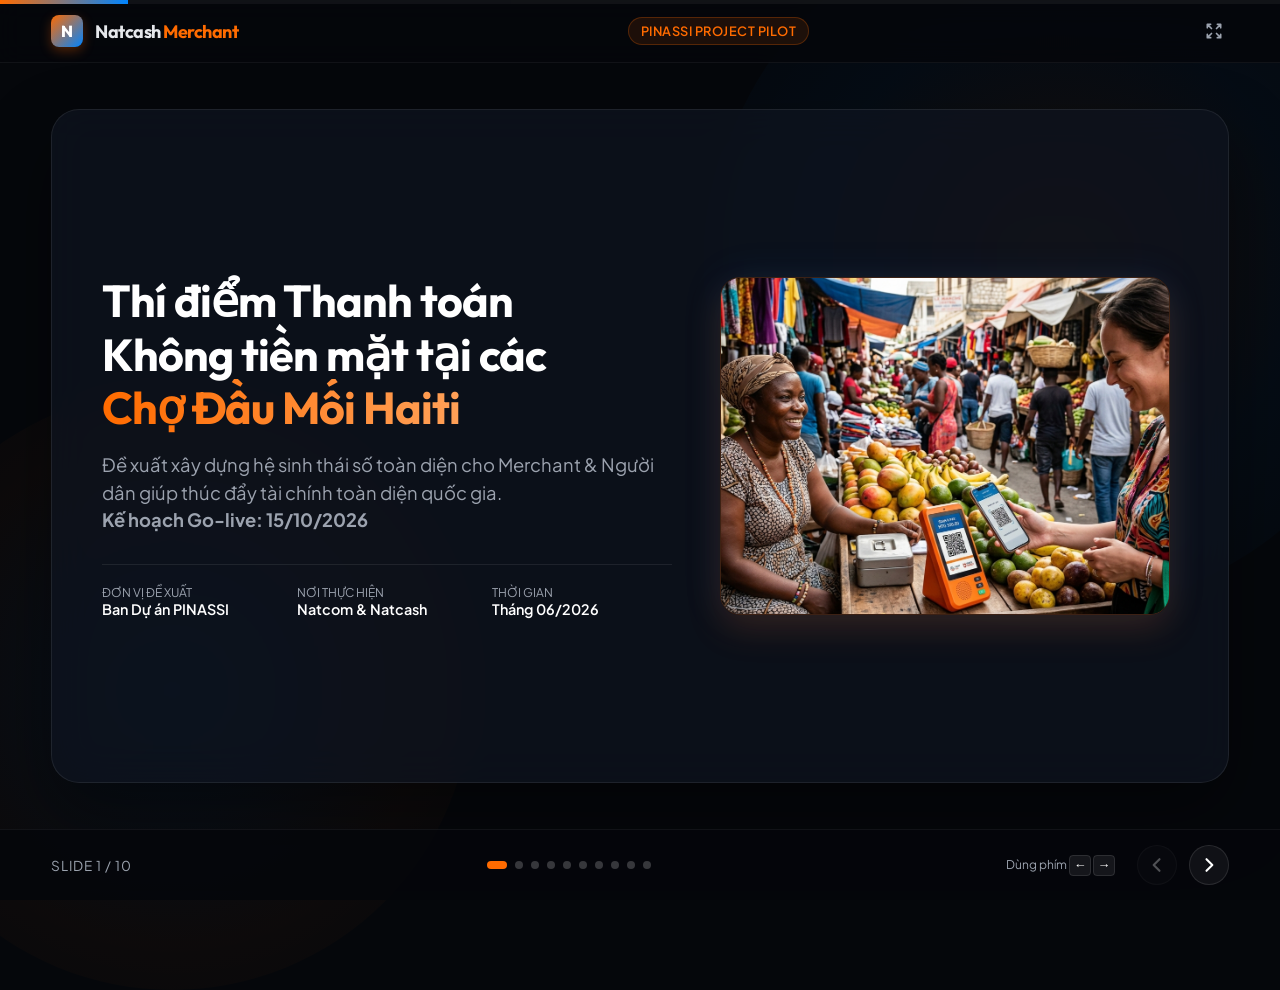
==== commit 17cb13d1: "docs: sync wiki vault, update absolute paths, resolve broken links and orphans, ingest new raw docum" ====
--- a/output/cashless_pilot_slides.html
+++ b/output/cashless_pilot_slides.html
@@ -727,17 +727,18 @@
         /* Inline hardware soundbox photo */
         .soundbox-photo-container {
             width: 100%;
-            height: 120px;
+            height: 160px;
             border-radius: 12px;
             overflow: hidden;
             border: 1px solid rgba(255,255,255,0.08);
             margin-top: 15px;
+            background: rgba(0, 0, 0, 0.15);
         }
 
         .soundbox-photo {
             width: 100%;
             height: 100%;
-            object-fit: cover;
+            object-fit: contain;
             transition: transform 0.5s;
         }
         .soundbox-photo:hover {
@@ -780,13 +781,6 @@
                 <div class="title-slide-layout">
                     <!-- Left: content -->
                     <div class="title-left">
-                        <div class="sponsor-logos">
-                            <img src="./natcom logo.png" alt="Natcom Logo" class="logo-img" onerror="this.style.display='none'">
-                            <img src="./vds logo.jpg" alt="VDS Logo" class="logo-img" onerror="this.style.display='none'">
-                            <div style="background:rgba(255, 107, 0, 0.1); border:1px solid rgba(255, 107, 0, 0.2); color:var(--color-primary); padding:4px 12px; border-radius:30px; font-size:0.8rem; font-weight:700; text-transform: uppercase; letter-spacing: 1px;">
-                                Tờ trình Ban Tổng Giám đốc
-                            </div>
-                        </div>
                         
                         <h1>Thí điểm Thanh toán<br>Không tiền mặt tại các<br><span>Chợ Đầu Mối Haiti</span></h1>
                         
@@ -811,7 +805,7 @@
                     <!-- Right: Cover image -->
                     <div class="title-right">
                         <div class="cover-image-container">
-                            <img src="./cashless_cover_1781452353526.png" alt="Fintech illustration" class="cover-image">
+                            <img src="./market_soundbox_qr.png" alt="Fintech illustration in Haiti market" class="cover-image">
                         </div>
                     </div>
                 </div>
@@ -876,60 +870,77 @@
                 </div>
             </section>
 
-            <!-- SLIDE 3: STRATEGIC LOCATIONS (Enhanced with generated Haiti map) -->
+            <!-- SLIDE 3 (NEW): GIẢI PHÁP QUICK SALE -->
             <section class="slide" id="slide-3">
                 <div class="slide-header">
-                    <h2>Lựa chọn 3 Địa bàn Thí điểm Chiến lược</h2>
-                    <div class="slide-subtitle">Nơi triển khai ổn định & An toàn</div>
+                    <h2>Giải pháp Quick Sale: Số hóa Điểm bán lẻ Haiti</h2>
+                    <div class="slide-subtitle">Bán hàng Siêu tốc - Quản trị Thông minh</div>
                 </div>
                 <div class="slide-body">
-                    <div class="map-section">
-                        <div style="display: flex; flex-direction: column; gap: 14px;">
-                            <div class="card-custom" style="display: flex; align-items: center; gap: 15px; padding: 15px;">
-                                <div class="badge-number">1</div>
-                                <div>
-                                    <h4 style="color:var(--text-bright); font-size:1.05rem; margin-bottom:2px;">Chợ Pétion-Ville (Thủ đô Port-au-Prince)</h4>
-                                    <p class="card-desc" style="font-size:0.85rem;">Khu vực tương đối an toàn hơn của thủ đô. Mật độ giao thương trung-cao cấp, đã được Thống đốc BRH định vị là địa bàn mục tiêu.</p>
-                                </div>
-                            </div>
-                            
-                            <div class="card-custom" style="display: flex; align-items: center; gap: 15px; padding: 15px;">
-                                <div class="badge-number">2</div>
-                                <div>
-                                    <h4 style="color:var(--text-bright); font-size:1.05rem; margin-bottom:2px;">Chợ Cap-Haïtien (Miền Bắc)</h4>
-                                    <p class="card-desc" style="font-size:0.85rem;">Khu vực có an ninh cực kỳ ổn định, là trung tâm kinh tế phía Bắc, đầu mối giao thông thuận lợi và hạ tầng di động tốt.</p>
-                                </div>
-                            </div>
-                            
-                            <div class="card-custom" style="display: flex; align-items: center; gap: 15px; padding: 15px;">
-                                <div class="badge-number">3</div>
-                                <div>
-                                    <h4 style="color:var(--text-bright); font-size:1.05rem; margin-bottom:2px;">Chợ Les Cayes (Miền Nam)</h4>
-                                    <p class="card-desc" style="font-size:0.85rem;">Thành phố trọng điểm miền Nam. Độ phủ và kênh đại lý Natcash mạnh mẽ, ít chịu ảnh hưởng từ bạo động đô thị.</p>
-                                </div>
-                            </div>
-                        </div>
-
-                        <!-- Map graphic container with generated image and CSS tags -->
-                        <div class="map-wrapper">
-                            <img src="./haiti_map_1781452365793.png" alt="Haiti Map" class="map-image">
-                            
-                            <!-- Cap-Haitien pin overlay -->
-                            <div class="map-pin" style="top: 22%; left: 56%;">
-                                <div class="pin-glow"></div>
-                                <div class="pin-label">Cap-Haïtien (North)</div>
-                            </div>
-
-                            <!-- Petion-Ville pin overlay -->
-                            <div class="map-pin" style="top: 68%; left: 42%;">
-                                <div class="pin-glow blue"></div>
-                                <div class="pin-label">Pétion-Ville (Capital)</div>
-                            </div>
-
-                            <!-- Les Cayes pin overlay -->
-                            <div class="map-pin" style="top: 80%; left: 24%;">
-                                <div class="pin-glow"></div>
-                                <div class="pin-label">Les Cayes (South)</div>
+                    <div class="grid-3col">
+                        <div class="card-custom highlight-orange" style="display: flex; flex-direction: column; justify-content: space-between;">
+                            <div>
+                                <div class="card-title" style="color: var(--color-primary);">
+                                    <svg xmlns="http://www.w3.org/2000/svg" width="22" height="22" fill="none" viewBox="0 0 24 24" stroke="currentColor" stroke-width="2">
+                                        <path stroke-linecap="round" stroke-linejoin="round" d="M9 3v2m6-2v2M9 19v2m6-2v2M5 9H3m2 6H3m18-6h-2m2 6h-2M7 19h10a2 2 0 002-2V7a2 2 0 00-2-2H7a2 2 0 00-2 2v10a2 2 0 00-2 2zM9 9h6v6H9V9z" />
+                                    </svg>
+                                    Smart POS (Bán hàng di động)
+                                </div>
+                                <p class="card-desc" style="margin-top: 5px;">
+                                    Ứng dụng POS trực quan và tối giản trên smartphone, thiết kế riêng cho tiểu thương.
+                                </p>
+                                <ul style="margin: 10px 0 0 16px; color: var(--text-muted); font-size: 0.85rem; display: flex; flex-direction: column; gap: 4px;">
+                                    <li>Lên đơn siêu tốc, quét barcode camera</li>
+                                    <li>Tính năng <strong>Lưu đơn tạm</strong> lúc đông khách</li>
+                                    <li>Công cụ tự tính tiền thối lại tránh sai lệch</li>
+                                </ul>
+                            </div>
+                            <div style="background: rgba(255,107,0,0.1); color: var(--color-primary); font-size: 0.8rem; font-weight: bold; text-align: center; padding: 6px; border-radius: 8px; margin-top: 15px;">
+                                TỐI ƯU VẬN HÀNH
+                            </div>
+                        </div>
+
+                        <div class="card-custom" style="display: flex; flex-direction: column; justify-content: space-between;">
+                            <div>
+                                <div class="card-title">
+                                    <svg xmlns="http://www.w3.org/2000/svg" width="22" height="22" fill="none" viewBox="0 0 24 24" stroke="currentColor" stroke-width="2">
+                                        <path stroke-linecap="round" stroke-linejoin="round" d="M12 8c-1.657 0-3 .895-3 2s1.343 2 3 2 3 .895 3 2-1.343 2-3 2m0-8c1.11 0 2.08.402 2.599 1M12 8V7m0 1v8m0 0v1m0-1c-1.11 0-2.08-.402-2.599-1M21 12a9 9 0 11-18 0 9 9 0 0118 0z" />
+                                    </svg>
+                                    Smart Cash & Sổ Quỹ Cash Book
+                                </div>
+                                <p class="card-desc" style="margin-top: 5px;">
+                                    Số hóa dòng tiền trực tiếp của cửa hàng, thay thế hoàn toàn sổ tay ghi chép thủ công.
+                                </p>
+                                <ul style="margin: 10px 0 0 16px; color: var(--text-muted); font-size: 0.85rem; display: flex; flex-direction: column; gap: 4px;">
+                                    <li>Quản lý thu chi nhỏ phát sinh hàng ngày</li>
+                                    <li>Đối soát dòng tiền tự động chính xác 100%</li>
+                                    <li>Lịch sử làm cơ sở xếp hạng tín dụng sau này</li>
+                                </ul>
+                            </div>
+                            <div style="background: rgba(255, 255, 255, 0.05); color: var(--text-bright); font-size: 0.8rem; font-weight: bold; text-align: center; padding: 6px; border-radius: 8px; margin-top: 15px;">
+                                QUẢN TRỊ DÒNG TIỀN
+                            </div>
+                        </div>
+
+                        <div class="card-custom highlight" style="display: flex; flex-direction: column; justify-content: space-between;">
+                            <div>
+                                <div class="card-title blue-svg">
+                                    <svg xmlns="http://www.w3.org/2000/svg" width="22" height="22" fill="none" viewBox="0 0 24 24" stroke="currentColor" stroke-width="2">
+                                        <path stroke-linecap="round" stroke-linejoin="round" d="M15.536 8.464a5 5 0 010 7.072m2.828-9.9a9 9 0 010 12.728M5.586 15H4a1 1 0 01-1-1v-4a1 1 0 011-1h1.586l4.707-4.707C10.923 3.663 12 4.109 12 5v14c0 .891-1.077 1.337-1.707.707L5.586 15z" />
+                                    </svg>
+                                    Loa báo Natcash Speaker (IoT)
+                                </div>
+                                <p class="card-desc" style="margin-top: 5px;">
+                                    Bảo vệ an ninh sinh tồn cho điểm bán tại Haiti bằng giải pháp thông báo không chạm.
+                                </p>
+                                <ul style="margin: 10px 0 0 16px; color: var(--text-muted); font-size: 0.85rem; display: flex; flex-direction: column; gap: 4px;">
+                                    <li>Phát âm báo giao dịch bằng giọng nói dưới 2 giây</li>
+                                    <li>Chủ tiệm không cần mở điện thoại thông minh</li>
+                                    <li>Chống nạn cướp giật điện thoại & hóa đơn giả</li>
+                                </ul>
+                            </div>
+                            <div style="background: rgba(0, 132, 255, 0.1); color: var(--color-secondary); font-size: 0.8rem; font-weight: bold; text-align: center; padding: 6px; border-radius: 8px; margin-top: 15px;">
+                                AN NINH TUYỆT ĐỐI
                             </div>
                         </div>
                     </div>
@@ -1063,8 +1074,68 @@
                 </div>
             </section>
 
-            <!-- SLIDE 6: INCENTIVE FRAMEWORK -->
+            <!-- SLIDE 6: STRATEGIC LOCATIONS (Enhanced with generated Haiti map) -->
             <section class="slide" id="slide-6">
+                <div class="slide-header">
+                    <h2>Lựa chọn 3 Địa bàn Thí điểm Chiến lược</h2>
+                    <div class="slide-subtitle">Nơi triển khai ổn định & An toàn</div>
+                </div>
+                <div class="slide-body">
+                    <div class="map-section">
+                        <div style="display: flex; flex-direction: column; gap: 14px;">
+                            <div class="card-custom" style="display: flex; align-items: center; gap: 15px; padding: 15px;">
+                                <div class="badge-number">1</div>
+                                <div>
+                                    <h4 style="color:var(--text-bright); font-size:1.05rem; margin-bottom:2px;">Chợ Pétion-Ville (Thủ đô Port-au-Prince)</h4>
+                                    <p class="card-desc" style="font-size:0.85rem;">Khu vực tương đối an toàn hơn của thủ đô. Mật độ giao thương trung-cao cấp, đã được Thống đốc BRH định vị là địa bàn mục tiêu.</p>
+                                </div>
+                            </div>
+                            
+                            <div class="card-custom" style="display: flex; align-items: center; gap: 15px; padding: 15px;">
+                                <div class="badge-number">2</div>
+                                <div>
+                                    <h4 style="color:var(--text-bright); font-size:1.05rem; margin-bottom:2px;">Chợ Cap-Haïtien (Miền Bắc)</h4>
+                                    <p class="card-desc" style="font-size:0.85rem;">Khu vực có an ninh cực kỳ ổn định, là trung tâm kinh tế phía Bắc, đầu mối giao thông thuận lợi và hạ tầng di động tốt.</p>
+                                </div>
+                            </div>
+                            
+                            <div class="card-custom" style="display: flex; align-items: center; gap: 15px; padding: 15px;">
+                                <div class="badge-number">3</div>
+                                <div>
+                                    <h4 style="color:var(--text-bright); font-size:1.05rem; margin-bottom:2px;">Chợ Les Cayes (Miền Nam)</h4>
+                                    <p class="card-desc" style="font-size:0.85rem;">Thành phố trọng điểm miền Nam. Độ phủ và kênh đại lý Natcash mạnh mẽ, ít chịu ảnh hưởng từ bạo động đô thị.</p>
+                                </div>
+                            </div>
+                        </div>
+
+                        <!-- Map graphic container with generated image and CSS tags -->
+                        <div class="map-wrapper">
+                            <img src="./haiti_map_1781452365793.png" alt="Haiti Map" class="map-image">
+                            
+                            <!-- Cap-Haitien pin overlay -->
+                            <div class="map-pin" style="top: 22%; left: 56%;">
+                                <div class="pin-glow"></div>
+                                <div class="pin-label">Cap-Haïtien (North)</div>
+                            </div>
+
+                            <!-- Petion-Ville pin overlay -->
+                            <div class="map-pin" style="top: 68%; left: 42%;">
+                                <div class="pin-glow blue"></div>
+                                <div class="pin-label">Pétion-Ville (Capital)</div>
+                            </div>
+
+                            <!-- Les Cayes pin overlay -->
+                            <div class="map-pin" style="top: 80%; left: 24%;">
+                                <div class="pin-glow"></div>
+                                <div class="pin-label">Les Cayes (South)</div>
+                            </div>
+                        </div>
+                    </div>
+                </div>
+            </section>
+
+            <!-- SLIDE 7: INCENTIVE FRAMEWORK -->
+            <section class="slide" id="slide-7">
                 <div class="slide-header">
                     <h2>Cơ chế Kích cầu thúc đẩy Thanh toán số (Incentives)</h2>
                     <div class="slide-subtitle">Tạo động lực chuyển dịch thói quen</div>
@@ -1116,8 +1187,8 @@
                 </div>
             </section>
 
-            <!-- SLIDE 7: RISK MANAGEMENT & FALLBACK -->
-            <section class="slide" id="slide-7">
+            <!-- SLIDE 8: RISK MANAGEMENT & FALLBACK -->
+            <section class="slide" id="slide-8">
                 <div class="slide-header">
                     <h2>Quản trị rủi ro & Phương án Dự phòng (Contingency Fallback)</h2>
                     <div class="slide-subtitle">Đảm bảo dự án Go-live đúng hẹn</div>
@@ -1172,8 +1243,8 @@
                 </div>
             </section>
 
-            <!-- SLIDE 8: ROADMAP & KPIS -->
-            <section class="slide" id="slide-8">
+            <!-- SLIDE 9: ROADMAP & KPIS -->
+            <section class="slide" id="slide-9">
                 <div class="slide-header">
                     <h2>Kế hoạch triển khai & KPI mục tiêu</h2>
                     <div class="slide-subtitle">Lộ trình hành động & Kết quả kỳ vọng</div>
@@ -1237,13 +1308,36 @@
                 </div>
             </section>
 
+            <!-- SLIDE 10 (NEW): SLIDE DẪN SANG DEMO QUICK SALE -->
+            <section class="slide" id="slide-10">
+                <div class="slide-header">
+                    <h2>Phần tiếp theo: Trình diễn Thực chiến Quick Sale</h2>
+                    <div class="slide-subtitle">Bán hàng Siêu tốc - Quản trị Thông minh</div>
+                </div>
+                <div class="slide-body" style="align-items: center; justify-content: center; text-align: center; padding: 40px;">
+                    <div style="max-width: 700px; background: rgba(255, 107, 0, 0.03); border: 1px solid rgba(255, 107, 0, 0.15); padding: 40px; border-radius: 24px; box-shadow: 0 15px 40px rgba(0, 0, 0, 0.3);">
+                        <div class="badge-number" style="width: 50px; height: 50px; font-size: 1.5rem; margin-bottom: 20px;">➔</div>
+                        <h3 style="font-size: 1.8rem; color: var(--text-bright); margin-bottom: 15px;">Bản Trình Bày 2: Demo Chi Tiết Nền Tảng</h3>
+                        <p style="color: var(--text-muted); line-height: 1.6; margin-bottom: 30px; font-size: 1.1rem;">
+                            Kịch bản demo 10 bước tương tác thực tế từ khâu tự Onboarding eKYC, lên đơn hàng tại quầy POS, checkout tiền mặt thông minh, nhận âm báo loa IoT đến đối soát dòng tiền sổ quỹ tự động.
+                        </p>
+                        
+                        <div style="display: flex; justify-content: center; gap: 20px;">
+                            <a href="../raw/demo1/index.html" target="_blank" style="background: linear-gradient(135deg, var(--color-primary) 0%, #FFA057 100%); color: white; text-decoration: none; padding: 12px 30px; border-radius: 30px; font-weight: 700; font-size: 1rem; box-shadow: 0 5px 15px rgba(255, 107, 0, 0.4); transition: transform 0.2s;">
+                                Mở Demo Quick Sale ↗
+                            </a>
+                        </div>
+                    </div>
+                </div>
+            </section>
+
         </div>
     </main>
 
     <!-- Footer Control Bar -->
     <footer class="footer-bar">
         <div class="slide-counter">
-            SLIDE <span id="currentSlideNum">1</span> / <span id="totalSlidesNum">8</span>
+            SLIDE <span id="currentSlideNum">1</span> / <span id="totalSlidesNum">10</span>
         </div>
         <div class="slide-dots" id="slideDots">
             <!-- Dots generated by JS -->
